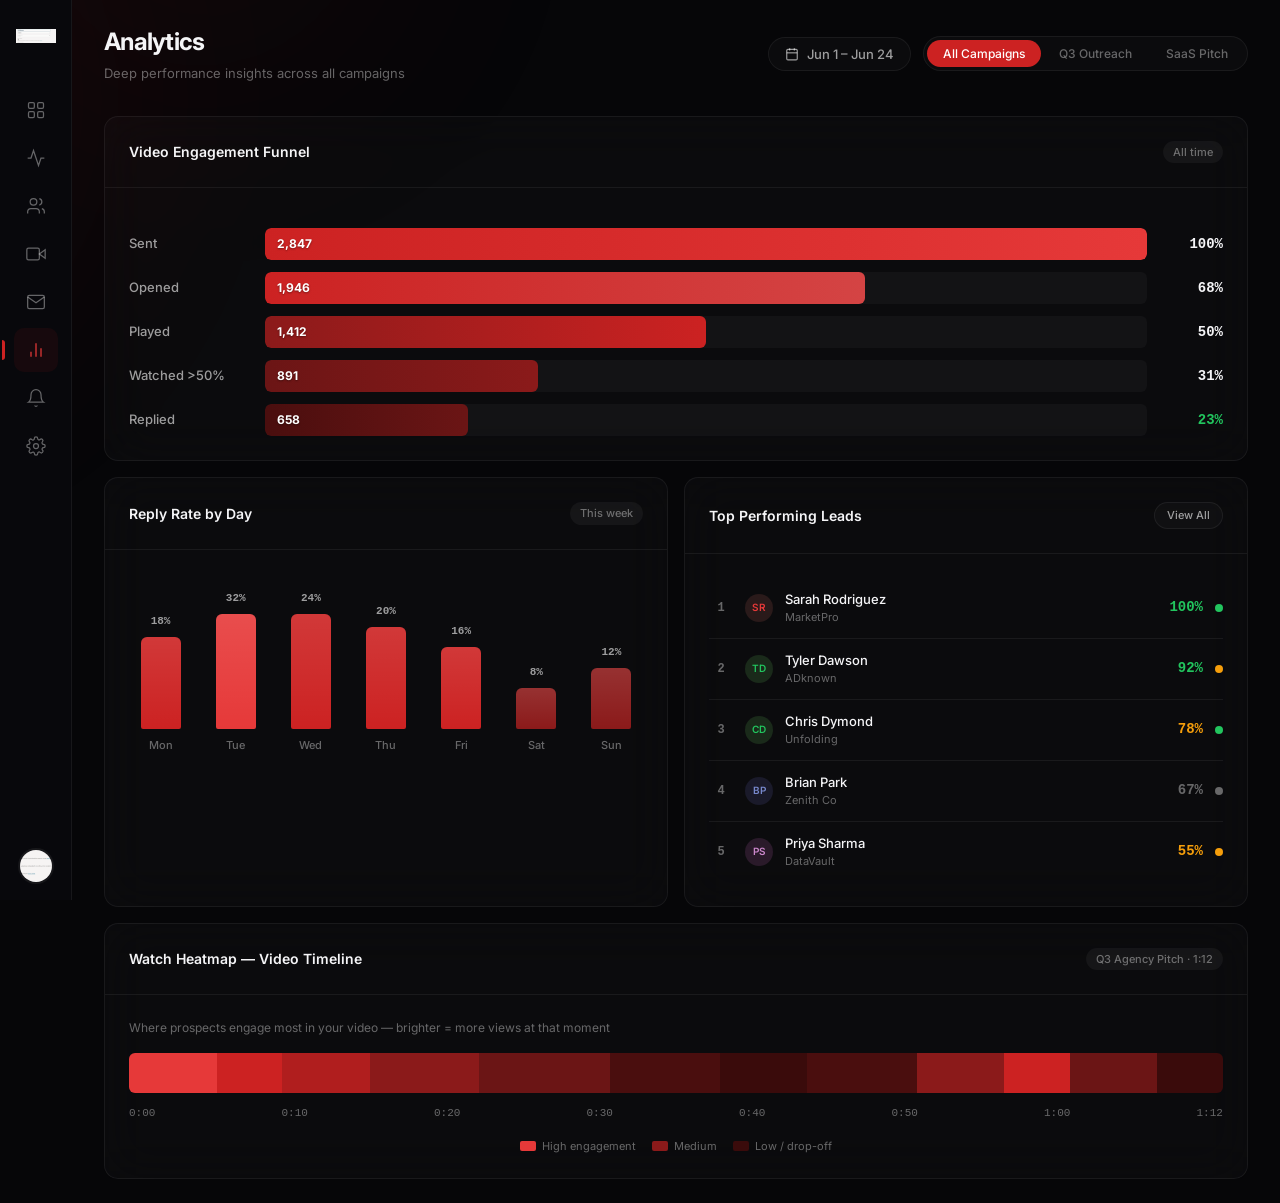
==== dashboard/analytics.html @ 3349cc26 "Initial commit of BlitzOutreach" ====
<!DOCTYPE html>
<html lang="en">
<head>
    <meta charset="UTF-8">
    <meta name="viewport" content="width=device-width, initial-scale=1.0">
    <title>Analytics — BlitzOutreach by Sherry Automates</title>
    <link rel="stylesheet" href="styles.css">
    <style>
        .analytics-grid {
            display: grid;
            grid-template-columns: 1fr 1fr;
            gap: var(--space-lg);
        }
        .analytics-full { grid-column: span 2; }

        /* Funnel */
        .funnel { padding: var(--space-xl); }
        .funnel-stages {
            display: flex;
            flex-direction: column;
            gap: var(--space-md);
            margin-top: var(--space-lg);
        }
        .funnel-stage {
            display: flex;
            align-items: center;
            gap: var(--space-lg);
        }
        .funnel-label {
            width: 120px;
            font-size: 0.8125rem;
            font-weight: 500;
            color: var(--text-secondary);
            flex-shrink: 0;
        }
        .funnel-bar-track {
            flex: 1;
            height: 32px;
            background: rgba(255,255,255,0.03);
            border-radius: var(--radius-sm);
            overflow: hidden;
            position: relative;
        }
        .funnel-bar-fill {
            height: 100%;
            border-radius: var(--radius-sm);
            display: flex;
            align-items: center;
            padding-left: var(--space-md);
            transition: width 800ms var(--ease-spring);
        }
        .funnel-bar-count {
            font-size: 0.75rem;
            font-weight: 700;
            color: #fff;
            text-shadow: 0 1px 2px rgba(0,0,0,0.4);
        }
        .funnel-pct {
            width: 60px;
            text-align: right;
            font-size: 0.875rem;
            font-weight: 700;
            color: var(--text-primary);
            font-family: var(--font-mono);
            flex-shrink: 0;
        }

        /* Bar Chart */
        .bar-chart {
            display: flex;
            align-items: flex-end;
            gap: var(--space-md);
            height: 180px;
            padding-top: var(--space-lg);
        }
        .bar-col {
            flex: 1;
            display: flex;
            flex-direction: column;
            align-items: center;
            gap: var(--space-sm);
            height: 100%;
            justify-content: flex-end;
        }
        .bar-value {
            font-size: 0.6875rem;
            font-weight: 600;
            color: var(--text-secondary);
            font-family: var(--font-mono);
        }
        .bar-rect {
            width: 100%;
            max-width: 40px;
            border-radius: var(--radius-sm) var(--radius-sm) 2px 2px;
            background: var(--brand-primary);
            transition: height 600ms var(--ease-spring);
            position: relative;
        }
        .bar-rect::after {
            content: '';
            position: absolute;
            inset: 0;
            border-radius: inherit;
            background: linear-gradient(to top, transparent, rgba(255,255,255,0.1));
        }
        .bar-day {
            font-size: 0.6875rem;
            color: var(--text-muted);
            font-weight: 500;
        }

        /* Top Leads Table */
        .top-leads-row {
            display: flex;
            align-items: center;
            gap: var(--space-md);
            padding: var(--space-md) 0;
            border-bottom: 1px solid var(--border-subtle);
        }
        .top-leads-row:last-child { border-bottom: none; }
        .top-lead-rank {
            font-size: 0.75rem;
            font-weight: 700;
            color: var(--text-muted);
            width: 24px;
            text-align: center;
            font-family: var(--font-mono);
        }
        .top-lead-av {
            width: 28px; height: 28px;
            border-radius: 50%;
            display: flex;
            align-items: center;
            justify-content: center;
            font-size: 0.625rem;
            font-weight: 600;
            flex-shrink: 0;
        }
        .top-lead-name-col { flex: 1; min-width: 0; }
        .top-lead-n { font-size: 0.8125rem; font-weight: 500; color: var(--text-primary); }
        .top-lead-c { font-size: 0.6875rem; color: var(--text-muted); }
        .top-lead-watch {
            font-size: 0.875rem;
            font-weight: 700;
            font-family: var(--font-mono);
        }
        .top-lead-dot {
            width: 8px; height: 8px;
            border-radius: 50%;
            flex-shrink: 0;
        }

        /* Heatmap */
        .heatmap-container {
            padding: var(--space-xl);
        }
        .heatmap-bar {
            display: flex;
            height: 40px;
            border-radius: var(--radius-sm);
            overflow: hidden;
            margin: var(--space-lg) 0 var(--space-md);
        }
        .heatmap-segment {
            height: 100%;
            transition: width 600ms var(--ease-spring);
        }
        .heatmap-labels {
            display: flex;
            justify-content: space-between;
        }
        .heatmap-label {
            font-size: 0.6875rem;
            color: var(--text-muted);
            font-family: var(--font-mono);
        }
        .heatmap-legend {
            display: flex;
            align-items: center;
            gap: var(--space-lg);
            margin-top: var(--space-lg);
            justify-content: center;
        }
        .heatmap-legend-item {
            display: flex;
            align-items: center;
            gap: 6px;
            font-size: 0.6875rem;
            color: var(--text-muted);
        }
        .heatmap-legend-swatch {
            width: 16px; height: 10px;
            border-radius: 2px;
        }

        @media (max-width: 1024px) {
            .analytics-grid { grid-template-columns: 1fr; }
            .analytics-full { grid-column: span 1; }
        }
    </style>
</head>
<body>
    <div class="bg-glow"><div class="bg-glow-orb bg-glow-orb-1"></div><div class="bg-glow-orb bg-glow-orb-2"></div></div>
    <div class="app-shell">
        <aside class="sidebar">
            <div class="sidebar-logo"><img src="../assets/logo_sa.png" alt="SA"></div>
            <nav class="sidebar-nav">
                <a href="index.html" class="nav-item" title="Dashboard"><svg viewBox="0 0 24 24" fill="none" stroke="currentColor"><rect x="3" y="3" width="7" height="7" rx="1.5"/><rect x="14" y="3" width="7" height="7" rx="1.5"/><rect x="3" y="14" width="7" height="7" rx="1.5"/><rect x="14" y="14" width="7" height="7" rx="1.5"/></svg></a>
                <a href="campaigns.html" class="nav-item" title="Campaigns"><svg viewBox="0 0 24 24" fill="none" stroke="currentColor"><path d="M22 12h-4l-3 9L9 3l-3 9H2"/></svg></a>
                <a href="leads.html" class="nav-item" title="Leads"><svg viewBox="0 0 24 24" fill="none" stroke="currentColor"><path d="M16 21v-2a4 4 0 0 0-4-4H6a4 4 0 0 0-4 4v2"/><circle cx="9" cy="7" r="4"/><path d="M22 21v-2a4 4 0 0 0-3-3.87"/><path d="M16 3.13a4 4 0 0 1 0 7.75"/></svg></a>
                <a href="videos.html" class="nav-item" title="Videos"><svg viewBox="0 0 24 24" fill="none" stroke="currentColor"><polygon points="23 7 16 12 23 17 23 7"/><rect x="1" y="5" width="15" height="14" rx="2" ry="2"/></svg></a>
                <a href="email.html" class="nav-item" title="Email Outreach">
                    <svg viewBox="0 0 24 24" fill="none" stroke="currentColor"><path d="M4 4h16c1.1 0 2 .9 2 2v12c0 1.1-.9 2-2 2H4c-1.1 0-2-.9-2-2V6c0-1.1.9-2 2-2z"/><polyline points="22,6 12,13 2,6"/></svg>
                </a>
                <a href="analytics.html" class="nav-item active" title="Analytics"><svg viewBox="0 0 24 24" fill="none" stroke="currentColor"><line x1="18" y1="20" x2="18" y2="10"/><line x1="12" y1="20" x2="12" y2="4"/><line x1="6" y1="20" x2="6" y2="14"/></svg></a>
                <a href="engagement.html" class="nav-item" title="Engagement"><svg viewBox="0 0 24 24" fill="none" stroke="currentColor"><path d="M18 8A6 6 0 0 0 6 8c0 7-3 9-3 9h18s-3-2-3-9"/><path d="M13.73 21a2 2 0 0 1-3.46 0"/></svg></a>
                <a href="#" class="nav-item" title="Settings"><svg viewBox="0 0 24 24" fill="none" stroke="currentColor"><circle cx="12" cy="12" r="3"/><path d="M19.4 15a1.65 1.65 0 0 0 .33 1.82l.06.06a2 2 0 0 1-2.83 2.83l-.06-.06a1.65 1.65 0 0 0-1.82-.33 1.65 1.65 0 0 0-1 1.51V21a2 2 0 0 1-4 0v-.09A1.65 1.65 0 0 0 9 19.4a1.65 1.65 0 0 0-1.82.33l-.06.06a2 2 0 0 1-2.83-2.83l.06-.06A1.65 1.65 0 0 0 4.68 15a1.65 1.65 0 0 0-1.51-1H3a2 2 0 0 1 0-4h.09A1.65 1.65 0 0 0 4.6 9a1.65 1.65 0 0 0-.33-1.82l-.06-.06a2 2 0 0 1 2.83-2.83l.06.06A1.65 1.65 0 0 0 9 4.68a1.65 1.65 0 0 0 1-1.51V3a2 2 0 0 1 4 0v.09a1.65 1.65 0 0 0 1 1.51 1.65 1.65 0 0 0 1.82-.33l.06-.06a2 2 0 0 1 2.83 2.83l-.06.06A1.65 1.65 0 0 0 19.4 9a1.65 1.65 0 0 0 1.51 1H21a2 2 0 0 1 0 4h-.09a1.65 1.65 0 0 0-1.51 1z"/></svg></a>
            </nav>
            <div class="sidebar-footer"><div class="sidebar-avatar"><img src="../assets/profile_photo.png" alt="Sheharyar"></div></div>
        </aside>

        <main class="main-content">
            <div class="top-bar animate-in">
                <div class="top-bar-left">
                    <h1 class="page-title">Analytics</h1>
                    <p class="page-subtitle">Deep performance insights across all campaigns</p>
                </div>
                <div class="top-bar-right">
                    <button class="btn btn-secondary">
                        <svg viewBox="0 0 24 24" fill="none" stroke="currentColor" width="14" height="14" stroke-width="2"><rect x="3" y="4" width="18" height="18" rx="2"/><line x1="16" y1="2" x2="16" y2="6"/><line x1="8" y1="2" x2="8" y2="6"/><line x1="3" y1="10" x2="21" y2="10"/></svg>
                        Jun 1 – Jun 24
                    </button>
                    <div class="tab-nav">
                        <button class="tab-item active">All Campaigns</button>
                        <button class="tab-item">Q3 Outreach</button>
                        <button class="tab-item">SaaS Pitch</button>
                    </div>
                </div>
            </div>

            <div class="analytics-grid">
                <!-- Funnel (Full Width) -->
                <div class="card analytics-full animate-in">
                    <div class="card-header">
                        <span class="card-title">Video Engagement Funnel</span>
                        <span class="card-badge">All time</span>
                    </div>
                    <div class="funnel">
                        <div class="funnel-stages">
                            <div class="funnel-stage">
                                <span class="funnel-label">Sent</span>
                                <div class="funnel-bar-track">
                                    <div class="funnel-bar-fill" style="width: 100%; background: linear-gradient(90deg, var(--brand-primary), var(--brand-primary-light));">
                                        <span class="funnel-bar-count">2,847</span>
                                    </div>
                                </div>
                                <span class="funnel-pct">100%</span>
                            </div>
                            <div class="funnel-stage">
                                <span class="funnel-label">Opened</span>
                                <div class="funnel-bar-track">
                                    <div class="funnel-bar-fill" style="width: 68%; background: linear-gradient(90deg, var(--brand-primary), #D44444);">
                                        <span class="funnel-bar-count">1,946</span>
                                    </div>
                                </div>
                                <span class="funnel-pct">68%</span>
                            </div>
                            <div class="funnel-stage">
                                <span class="funnel-label">Played</span>
                                <div class="funnel-bar-track">
                                    <div class="funnel-bar-fill" style="width: 50%; background: linear-gradient(90deg, var(--brand-primary-dark), var(--brand-primary));">
                                        <span class="funnel-bar-count">1,412</span>
                                    </div>
                                </div>
                                <span class="funnel-pct">50%</span>
                            </div>
                            <div class="funnel-stage">
                                <span class="funnel-label">Watched &gt;50%</span>
                                <div class="funnel-bar-track">
                                    <div class="funnel-bar-fill" style="width: 31%; background: linear-gradient(90deg, #6B1515, var(--brand-primary-dark));">
                                        <span class="funnel-bar-count">891</span>
                                    </div>
                                </div>
                                <span class="funnel-pct">31%</span>
                            </div>
                            <div class="funnel-stage">
                                <span class="funnel-label">Replied</span>
                                <div class="funnel-bar-track">
                                    <div class="funnel-bar-fill" style="width: 23%; background: linear-gradient(90deg, #4A0E0E, #6B1515);">
                                        <span class="funnel-bar-count">658</span>
                                    </div>
                                </div>
                                <span class="funnel-pct" style="color: var(--color-success);">23%</span>
                            </div>
                        </div>
                    </div>
                </div>

                <!-- Reply Rate by Day -->
                <div class="card animate-in">
                    <div class="card-header">
                        <span class="card-title">Reply Rate by Day</span>
                        <span class="card-badge">This week</span>
                    </div>
                    <div class="card-body">
                        <div class="bar-chart">
                            <div class="bar-col"><span class="bar-value">18%</span><div class="bar-rect" style="height: 56%;"></div><span class="bar-day">Mon</span></div>
                            <div class="bar-col"><span class="bar-value">32%</span><div class="bar-rect" style="height: 100%; background: var(--brand-primary-light);"></div><span class="bar-day">Tue</span></div>
                            <div class="bar-col"><span class="bar-value">24%</span><div class="bar-rect" style="height: 75%;"></div><span class="bar-day">Wed</span></div>
                            <div class="bar-col"><span class="bar-value">20%</span><div class="bar-rect" style="height: 62%;"></div><span class="bar-day">Thu</span></div>
                            <div class="bar-col"><span class="bar-value">16%</span><div class="bar-rect" style="height: 50%;"></div><span class="bar-day">Fri</span></div>
                            <div class="bar-col"><span class="bar-value">8%</span><div class="bar-rect" style="height: 25%; background: var(--brand-primary-dark);"></div><span class="bar-day">Sat</span></div>
                            <div class="bar-col"><span class="bar-value">12%</span><div class="bar-rect" style="height: 37%; background: var(--brand-primary-dark);"></div><span class="bar-day">Sun</span></div>
                        </div>
                    </div>
                </div>

                <!-- Top Performing Leads -->
                <div class="card animate-in">
                    <div class="card-header">
                        <span class="card-title">Top Performing Leads</span>
                        <a href="leads.html" class="btn btn-secondary" style="font-size: 0.6875rem; padding: 4px 12px;">View All</a>
                    </div>
                    <div class="card-body" id="top-leads-container">
                        <div class="top-leads-row">
                            <span class="top-lead-rank">1</span>
                            <div class="top-lead-av" style="background: #2a1a1a; color: #E63939;">SR</div>
                            <div class="top-lead-name-col"><div class="top-lead-n">Sarah Rodriguez</div><div class="top-lead-c">MarketPro</div></div>
                            <span class="top-lead-watch" style="color: var(--color-success);">100%</span>
                            <div class="top-lead-dot" style="background: var(--color-success);" title="Booked"></div>
                        </div>
                        <div class="top-leads-row">
                            <span class="top-lead-rank">2</span>
                            <div class="top-lead-av" style="background: #1a2a1a; color: #22C55E;">TD</div>
                            <div class="top-lead-name-col"><div class="top-lead-n">Tyler Dawson</div><div class="top-lead-c">ADknown</div></div>
                            <span class="top-lead-watch" style="color: var(--color-success);">92%</span>
                            <div class="top-lead-dot" style="background: var(--color-warning);" title="Viewed"></div>
                        </div>
                        <div class="top-leads-row">
                            <span class="top-lead-rank">3</span>
                            <div class="top-lead-av" style="background: #1a2a1a; color: #22C55E;">CD</div>
                            <div class="top-lead-name-col"><div class="top-lead-n">Chris Dymond</div><div class="top-lead-c">Unfolding</div></div>
                            <span class="top-lead-watch" style="color: var(--color-warning);">78%</span>
                            <div class="top-lead-dot" style="background: var(--color-success);" title="Replied"></div>
                        </div>
                        <div class="top-leads-row">
                            <span class="top-lead-rank">4</span>
                            <div class="top-lead-av" style="background: #1a1a2a; color: #7788CC;">BP</div>
                            <div class="top-lead-name-col"><div class="top-lead-n">Brian Park</div><div class="top-lead-c">Zenith Co</div></div>
                            <span class="top-lead-watch" style="color: var(--text-muted);">67%</span>
                            <div class="top-lead-dot" style="background: var(--text-muted);" title="No reply"></div>
                        </div>
                        <div class="top-leads-row">
                            <span class="top-lead-rank">5</span>
                            <div class="top-lead-av" style="background: #2a1a2a; color: #CC88CC;">PS</div>
                            <div class="top-lead-name-col"><div class="top-lead-n">Priya Sharma</div><div class="top-lead-c">DataVault</div></div>
                            <span class="top-lead-watch" style="color: var(--color-warning);">55%</span>
                            <div class="top-lead-dot" style="background: var(--color-warning);" title="Viewed"></div>
                        </div>
                    </div>
                </div>
 
                <!-- Watch Heatmap (Full Width) -->
                <div class="card analytics-full animate-in">
                    <div class="card-header">
                        <span class="card-title">Watch Heatmap — Video Timeline</span>
                        <span class="card-badge">Q3 Agency Pitch · 1:12</span>
                    </div>
                    <div class="heatmap-container">
                        <p style="font-size: 0.75rem; color: var(--text-muted); margin-bottom: var(--space-sm);">Where prospects engage most in your video — brighter = more views at that moment</p>
                        <div class="heatmap-bar">
                            <div class="heatmap-segment" style="width: 8%; background: #E63939;"></div>
                            <div class="heatmap-segment" style="width: 6%; background: #CC2222;"></div>
                            <div class="heatmap-segment" style="width: 8%; background: #B01E1E;"></div>
                            <div class="heatmap-segment" style="width: 10%; background: #8B1A1A;"></div>
                            <div class="heatmap-segment" style="width: 12%; background: #6B1515;"></div>
                            <div class="heatmap-segment" style="width: 10%; background: #4A0E0E;"></div>
                            <div class="heatmap-segment" style="width: 8%; background: #3A0B0B;"></div>
                            <div class="heatmap-segment" style="width: 10%; background: #4A0E0E;"></div>
                            <div class="heatmap-segment" style="width: 8%; background: #8B1A1A;"></div>
                            <div class="heatmap-segment" style="width: 6%; background: #CC2222;"></div>
                            <div class="heatmap-segment" style="width: 8%; background: #6B1515;"></div>
                            <div class="heatmap-segment" style="width: 6%; background: #3A0B0B;"></div>
                        </div>
                        <div class="heatmap-labels">
                            <span class="heatmap-label">0:00</span>
                            <span class="heatmap-label">0:10</span>
                            <span class="heatmap-label">0:20</span>
                            <span class="heatmap-label">0:30</span>
                            <span class="heatmap-label">0:40</span>
                            <span class="heatmap-label">0:50</span>
                            <span class="heatmap-label">1:00</span>
                            <span class="heatmap-label">1:12</span>
                        </div>
                        <div class="heatmap-legend">
                            <div class="heatmap-legend-item"><div class="heatmap-legend-swatch" style="background: #E63939;"></div>High engagement</div>
                            <div class="heatmap-legend-item"><div class="heatmap-legend-swatch" style="background: #8B1A1A;"></div>Medium</div>
                            <div class="heatmap-legend-item"><div class="heatmap-legend-swatch" style="background: #3A0B0B;"></div>Low / drop-off</div>
                        </div>
                    </div>
                </div>
            </div>
        </main>
    </div>

    <script>
        function getInitials(name) {
            return name.split(' ').map(n => n[0]).join('').substring(0, 2).toUpperCase();
        }

        function getAvatarColor(name) {
            const colors = ['#1a3a2a', '#2a1a1a', '#1a1a2a', '#2a2a1a', '#1a2a2a', '#2a1a2a'];
            const textColors = ['#22C55E', '#E63939', '#8B8BCC', '#F59E0B', '#22D3EE', '#CC88CC'];
            let hash = 0;
            for (let i = 0; i < name.length; i++) {
                hash = name.charCodeAt(i) + ((hash << 5) - hash);
            }
            const index = Math.abs(hash) % colors.length;
            return { bg: colors[index], text: textColors[index] };
        }

        async function updateAnalytics() {
            try {
                // Fetch leads list
                const res = await fetch('/api/leads');
                const leads = await res.json();
                
                // Fetch events
                const eventsRes = await fetch('/api/events');
                const events = await eventsRes.json();
                
                // 1. Calculate funnel metrics
                const totalSent = leads.length;
                const opened = leads.filter(l => l.status === 'Viewed' || l.status === 'Replied' || l.status === 'Booked').length;
                const played = leads.filter(l => l.watch_percent !== '-').length;
                const watched50 = leads.filter(l => {
                    if (l.watch_percent === '-') return false;
                    const pct = parseInt(l.watch_percent);
                    return pct > 50;
                }).length;
                const replied = leads.filter(l => l.status === 'Replied' || l.status === 'Booked').length;
                
                // Update Funnel stages HTML
                const stages = document.querySelectorAll('.funnel-stage');
                if (stages.length >= 5 && totalSent > 0) {
                    stages[0].querySelector('.funnel-bar-fill').style.width = '100%';
                    stages[0].querySelector('.funnel-bar-count').textContent = totalSent;
                    stages[0].querySelector('.funnel-pct').textContent = '100%';
                    
                    const openPct = Math.round((opened / totalSent) * 100);
                    stages[1].querySelector('.funnel-bar-fill').style.width = `${openPct}%`;
                    stages[1].querySelector('.funnel-bar-count').textContent = opened;
                    stages[1].querySelector('.funnel-pct').textContent = `${openPct}%`;
                    
                    const playPct = Math.round((played / totalSent) * 100);
                    stages[2].querySelector('.funnel-bar-fill').style.width = `${playPct}%`;
                    stages[2].querySelector('.funnel-bar-count').textContent = played;
                    stages[2].querySelector('.funnel-pct').textContent = `${playPct}%`;
                    
                    const watchPctVal = Math.round((watched50 / totalSent) * 100);
                    stages[3].querySelector('.funnel-bar-fill').style.width = `${watchPctVal}%`;
                    stages[3].querySelector('.funnel-bar-count').textContent = watched50;
                    stages[3].querySelector('.funnel-pct').textContent = `${watchPctVal}%`;
                    
                    const replyPctVal = Math.round((replied / totalSent) * 100);
                    stages[4].querySelector('.funnel-bar-fill').style.width = `${replyPctVal}%`;
                    stages[4].querySelector('.funnel-bar-count').textContent = replied;
                    stages[4].querySelector('.funnel-pct').textContent = `${replyPctVal}%`;
                }
                
                // 2. Populate Top Performing Leads
                const topLeadsContainer = document.getElementById('top-leads-container');
                if (topLeadsContainer) {
                    const sorted = [...leads].sort((a, b) => {
                        const pctA = a.watch_percent === '-' ? 0 : parseInt(a.watch_percent);
                        const pctB = b.watch_percent === '-' ? 0 : parseInt(b.watch_percent);
                        return pctB - pctA;
                    }).slice(0, 5);
                    
                    topLeadsContainer.innerHTML = '';
                    sorted.forEach((lead, index) => {
                        const colors = getAvatarColor(lead.name);
                        const initials = getInitials(lead.name);
                        
                        let dotColor = 'var(--text-muted)';
                        if (lead.status === 'Booked') dotColor = 'var(--color-success)';
                        else if (lead.status === 'Replied') dotColor = 'var(--color-success)';
                        else if (lead.status === 'Viewed') dotColor = 'var(--color-warning)';
                        
                        const row = document.createElement('div');
                        row.className = 'top-leads-row';
                        row.innerHTML = `
                            <span class="top-lead-rank">${index + 1}</span>
                            <div class="top-lead-av" style="background: ${colors.bg}; color: ${colors.text};">${initials}</div>
                            <div class="top-lead-name-col">
                                <div class="top-lead-n">${lead.name}</div>
                                <div class="top-lead-c">${lead.company}</div>
                            </div>
                            <span class="top-lead-watch" style="color: var(--color-success);">${lead.watch_percent}</span>
                            <div class="top-lead-dot" style="background: ${dotColor};" title="${lead.status}"></div>
                        `;
                        topLeadsContainer.appendChild(row);
                    });
                }
                
                // 3. Compute Reply Rate by Day
                const dayCounts = [0, 0, 0, 0, 0, 0, 0]; // Sun-Sat
                let totalReplies = 0;
                events.forEach(ev => {
                    if (ev.event_type === 'replied' || ev.event_type === 'reply' || ev.event_type === 'booked') {
                        const dayIndex = new Date(ev.timestamp).getDay();
                        dayCounts[dayIndex]++;
                        totalReplies++;
                    }
                });
                
                const cols = document.querySelectorAll('.bar-chart .bar-col');
                if (cols.length === 7) {
                    const displayIndices = [1, 2, 3, 4, 5, 6, 0];
                    let maxCount = Math.max(...dayCounts, 1);
                    
                    displayIndices.forEach((dayIdx, i) => {
                        const count = dayCounts[dayIdx];
                        const pct = totalReplies > 0 ? Math.round((count / totalReplies) * 100) : 0;
                        const height = Math.max(Math.round((count / maxCount) * 80) + 20, 15);
                        
                        cols[i].querySelector('.bar-value').textContent = `${pct}%`;
                        cols[i].querySelector('.bar-rect').style.height = `${height}%`;
                    });
                }
            } catch (err) {
                console.error('Error updating analytics:', err);
            }
        }
        
        updateAnalytics();
        setInterval(updateAnalytics, 5000);
    </script>
</body>
</html>
---- dashboard/styles.css ----
/* ═══════════════════════════════════════════════════════════════
   BlitzOutreach — Design System
   Brand: Sherry Automates (Crimson Red + OLED Black)
   ═══════════════════════════════════════════════════════════════ */

/* ── Fonts ── */
@import url('https://fonts.googleapis.com/css2?family=Inter:wght@300;400;500;600;700;800&display=swap');

/* ── Design Tokens ── */
:root {
  /* Brand Colors */
  --brand-primary: #CC2222;
  --brand-primary-light: #E63939;
  --brand-primary-dark: #8B1A1A;
  --brand-primary-glow: rgba(204, 34, 34, 0.25);
  --brand-primary-subtle: rgba(204, 34, 34, 0.08);

  /* Surfaces */
  --bg-root: #060608;
  --bg-base: #0A0A0F;
  --bg-surface: rgba(255, 255, 255, 0.025);
  --bg-surface-hover: rgba(255, 255, 255, 0.045);
  --bg-surface-active: rgba(255, 255, 255, 0.06);
  --bg-elevated: rgba(255, 255, 255, 0.035);
  --bg-sidebar: #08080C;

  /* Borders */
  --border-subtle: rgba(255, 255, 255, 0.06);
  --border-default: rgba(255, 255, 255, 0.08);
  --border-strong: rgba(255, 255, 255, 0.12);
  --border-brand: rgba(204, 34, 34, 0.3);

  /* Text */
  --text-primary: #F5F5F7;
  --text-secondary: rgba(255, 255, 255, 0.6);
  --text-muted: rgba(255, 255, 255, 0.38);
  --text-brand: var(--brand-primary-light);

  /* Semantic */
  --color-success: #22C55E;
  --color-success-subtle: rgba(34, 197, 94, 0.12);
  --color-warning: #F59E0B;
  --color-warning-subtle: rgba(245, 158, 11, 0.12);
  --color-error: #EF4444;
  --color-info: #6B7280;

  /* Spacing */
  --space-xs: 4px;
  --space-sm: 8px;
  --space-md: 12px;
  --space-lg: 16px;
  --space-xl: 24px;
  --space-2xl: 32px;
  --space-3xl: 48px;
  --space-4xl: 64px;

  /* Radii */
  --radius-sm: 6px;
  --radius-md: 10px;
  --radius-lg: 14px;
  --radius-xl: 18px;
  --radius-pill: 9999px;

  /* Typography */
  --font-sans: 'Inter', -apple-system, BlinkMacSystemFont, system-ui, sans-serif;
  --font-mono: 'JetBrains Mono', 'SF Mono', 'Cascadia Code', monospace;

  /* Easing */
  --ease-out-expo: cubic-bezier(0.16, 1, 0.3, 1);
  --ease-out-quart: cubic-bezier(0.25, 1, 0.5, 1);
  --ease-spring: cubic-bezier(0.32, 0.72, 0, 1);

  /* Sidebar */
  --sidebar-width: 72px;
  --sidebar-expanded: 240px;
}

/* ── Reset ── */
*, *::before, *::after {
  margin: 0;
  padding: 0;
  box-sizing: border-box;
}

html {
  font-size: 16px;
  -webkit-font-smoothing: antialiased;
  -moz-osx-font-smoothing: grayscale;
  text-rendering: optimizeLegibility;
}

body {
  font-family: var(--font-sans);
  background: var(--bg-root);
  color: var(--text-primary);
  line-height: 1.5;
  overflow-x: hidden;
  min-height: 100vh;
}

/* ── App Shell ── */
.app-shell {
  display: flex;
  min-height: 100vh;
}

/* ── Sidebar ── */
.sidebar {
  width: var(--sidebar-width);
  background: var(--bg-sidebar);
  border-right: 1px solid var(--border-subtle);
  display: flex;
  flex-direction: column;
  align-items: center;
  padding: var(--space-lg) 0;
  position: fixed;
  top: 0;
  left: 0;
  bottom: 0;
  z-index: 100;
  transition: width 300ms var(--ease-spring);
}

.sidebar-logo {
  width: 40px;
  height: 40px;
  border-radius: var(--radius-md);
  overflow: hidden;
  margin-bottom: var(--space-2xl);
  /* Make logo bg transparent by using mix-blend-mode */
  background: transparent;
  display: flex;
  align-items: center;
  justify-content: center;
  flex-shrink: 0;
}

.sidebar-logo img {
  width: 100%;
  height: 100%;
  object-fit: contain;
  mix-blend-mode: screen; /* removes black bg from logo */
}

.sidebar-nav {
  display: flex;
  flex-direction: column;
  gap: var(--space-xs);
  width: 100%;
  padding: 0 var(--space-md);
  flex: 1;
}

.nav-item {
  display: flex;
  align-items: center;
  justify-content: center;
  width: 44px;
  height: 44px;
  margin: 0 auto;
  border-radius: var(--radius-md);
  color: var(--text-muted);
  cursor: pointer;
  transition: all 200ms var(--ease-out-expo);
  position: relative;
  text-decoration: none;
}

.nav-item:hover {
  background: var(--bg-surface-hover);
  color: var(--text-secondary);
}

.nav-item.active {
  background: var(--brand-primary-subtle);
  color: var(--brand-primary-light);
}

.nav-item.active::before {
  content: '';
  position: absolute;
  left: -12px;
  top: 50%;
  transform: translateY(-50%);
  width: 3px;
  height: 20px;
  background: var(--brand-primary);
  border-radius: 0 var(--radius-pill) var(--radius-pill) 0;
}

.nav-item svg {
  width: 20px;
  height: 20px;
  stroke-width: 1.5;
}

.sidebar-footer {
  margin-top: auto;
  padding: 0 var(--space-md);
}

.sidebar-avatar {
  width: 36px;
  height: 36px;
  border-radius: 50%;
  overflow: hidden;
  border: 2px solid var(--border-subtle);
  cursor: pointer;
  transition: border-color 200ms var(--ease-out-expo);
}

.sidebar-avatar:hover {
  border-color: var(--brand-primary);
}

.sidebar-avatar img {
  width: 100%;
  height: 100%;
  object-fit: cover;
}

/* ── Main Content ── */
.main-content {
  margin-left: var(--sidebar-width);
  flex: 1;
  padding: var(--space-xl) var(--space-2xl);
  max-width: calc(100vw - var(--sidebar-width));
}

/* ── Top Bar ── */
.top-bar {
  display: flex;
  align-items: center;
  justify-content: space-between;
  margin-bottom: var(--space-2xl);
}

.top-bar-left {
  display: flex;
  flex-direction: column;
  gap: var(--space-xs);
}

.page-title {
  font-size: 1.5rem;
  font-weight: 700;
  letter-spacing: -0.03em;
  color: var(--text-primary);
}

.page-subtitle {
  font-size: 0.8125rem;
  color: var(--text-muted);
  font-weight: 400;
}

.top-bar-right {
  display: flex;
  align-items: center;
  gap: var(--space-md);
}

/* ── Search ── */
.search-bar {
  display: flex;
  align-items: center;
  gap: var(--space-sm);
  background: var(--bg-surface);
  border: 1px solid var(--border-subtle);
  border-radius: var(--radius-pill);
  padding: var(--space-sm) var(--space-lg);
  width: 260px;
  transition: all 200ms var(--ease-out-expo);
}

.search-bar:focus-within {
  border-color: var(--border-brand);
  box-shadow: 0 0 0 3px var(--brand-primary-glow);
  background: var(--bg-surface-hover);
}

.search-bar input {
  background: transparent;
  border: none;
  outline: none;
  color: var(--text-primary);
  font-size: 0.8125rem;
  font-family: var(--font-sans);
  width: 100%;
}

.search-bar input::placeholder {
  color: var(--text-muted);
}

.search-bar svg {
  width: 16px;
  height: 16px;
  color: var(--text-muted);
  flex-shrink: 0;
}

/* ── Buttons ── */
.btn {
  display: inline-flex;
  align-items: center;
  gap: var(--space-sm);
  font-family: var(--font-sans);
  font-size: 0.8125rem;
  font-weight: 500;
  border: none;
  cursor: pointer;
  transition: all 160ms var(--ease-out-expo);
  text-decoration: none;
}

.btn:active {
  transform: scale(0.97);
}

.btn-primary {
  background: var(--brand-primary);
  color: #fff;
  padding: var(--space-sm) var(--space-lg);
  border-radius: var(--radius-pill);
}

.btn-primary:hover {
  background: var(--brand-primary-light);
  box-shadow: 0 4px 20px var(--brand-primary-glow);
}

.btn-secondary {
  background: var(--bg-surface);
  color: var(--text-secondary);
  padding: var(--space-sm) var(--space-lg);
  border-radius: var(--radius-pill);
  border: 1px solid var(--border-subtle);
}

.btn-secondary:hover {
  background: var(--bg-surface-hover);
  color: var(--text-primary);
  border-color: var(--border-default);
}

.btn-icon {
  width: 36px;
  height: 36px;
  border-radius: 50%;
  display: flex;
  align-items: center;
  justify-content: center;
  background: var(--bg-surface);
  border: 1px solid var(--border-subtle);
  color: var(--text-muted);
}

.btn-icon:hover {
  background: var(--bg-surface-hover);
  color: var(--text-primary);
}

.btn-icon svg {
  width: 16px;
  height: 16px;
}

/* ── Stat Cards ── */
.stats-grid {
  display: grid;
  grid-template-columns: repeat(4, 1fr);
  gap: var(--space-lg);
  margin-bottom: var(--space-xl);
}

.stat-card {
  background: var(--bg-surface);
  border: 1px solid var(--border-subtle);
  border-radius: var(--radius-lg);
  padding: var(--space-xl);
  position: relative;
  overflow: hidden;
  transition: all 300ms var(--ease-out-expo);
  backdrop-filter: blur(24px);
  -webkit-backdrop-filter: blur(24px);
}

.stat-card:hover {
  border-color: var(--border-default);
  background: var(--bg-surface-hover);
  transform: translateY(-2px);
}

.stat-card::before {
  content: '';
  position: absolute;
  top: 0;
  left: 0;
  right: 0;
  height: 1px;
  background: linear-gradient(90deg, transparent, rgba(255,255,255,0.06), transparent);
}

.stat-label {
  font-size: 0.75rem;
  color: var(--text-muted);
  font-weight: 500;
  text-transform: uppercase;
  letter-spacing: 0.06em;
  margin-bottom: var(--space-md);
}

.stat-value {
  font-size: 1.75rem;
  font-weight: 700;
  letter-spacing: -0.03em;
  color: var(--text-primary);
  margin-bottom: var(--space-sm);
}

.stat-trend {
  display: inline-flex;
  align-items: center;
  gap: 4px;
  font-size: 0.75rem;
  font-weight: 500;
  padding: 2px 8px;
  border-radius: var(--radius-pill);
}

.stat-trend.up {
  color: var(--color-success);
  background: var(--color-success-subtle);
}

.stat-trend.down {
  color: var(--color-error);
  background: rgba(239, 68, 68, 0.12);
}

.stat-sparkline {
  position: absolute;
  bottom: 0;
  right: 0;
  width: 120px;
  height: 50px;
  opacity: 0.15;
}

/* ── Cards (generic) ── */
.card {
  background: var(--bg-surface);
  border: 1px solid var(--border-subtle);
  border-radius: var(--radius-lg);
  overflow: hidden;
  backdrop-filter: blur(24px);
  -webkit-backdrop-filter: blur(24px);
}

.card-header {
  display: flex;
  align-items: center;
  justify-content: space-between;
  padding: var(--space-xl);
  border-bottom: 1px solid var(--border-subtle);
}

.card-title {
  font-size: 0.875rem;
  font-weight: 600;
  color: var(--text-primary);
}

.card-badge {
  font-size: 0.6875rem;
  font-weight: 500;
  padding: 3px 10px;
  border-radius: var(--radius-pill);
  background: var(--bg-surface-hover);
  color: var(--text-muted);
}

.card-body {
  padding: var(--space-xl);
}

/* ── Chart Area ── */
.chart-container {
  margin-bottom: var(--space-xl);
}

.chart-area {
  width: 100%;
  height: 240px;
  background: var(--bg-surface);
  border: 1px solid var(--border-subtle);
  border-radius: var(--radius-lg);
  position: relative;
  overflow: hidden;
  backdrop-filter: blur(24px);
}

.chart-header {
  display: flex;
  align-items: center;
  justify-content: space-between;
  padding: var(--space-xl) var(--space-xl) var(--space-lg);
}

.chart-canvas {
  width: 100%;
  height: 180px;
  padding: 0 var(--space-xl) var(--space-xl);
  position: relative;
}

/* SVG Chart Styles */
.chart-line {
  fill: none;
  stroke: var(--brand-primary);
  stroke-width: 2;
  stroke-linecap: round;
  stroke-linejoin: round;
}

.chart-area-fill {
  fill: url(#crimsonGradient);
  opacity: 0.3;
}

.chart-grid-line {
  stroke: var(--border-subtle);
  stroke-width: 0.5;
  stroke-dasharray: 4 4;
}

.chart-label {
  fill: var(--text-muted);
  font-size: 10px;
  font-family: var(--font-sans);
}

.chart-dot {
  fill: var(--brand-primary);
  stroke: var(--bg-base);
  stroke-width: 3;
}

/* ── Two-Column Layout ── */
.content-grid {
  display: grid;
  grid-template-columns: 1fr 1fr;
  gap: var(--space-lg);
}

/* ── Campaign List ── */
.campaign-item {
  display: flex;
  align-items: center;
  gap: var(--space-lg);
  padding: var(--space-lg) var(--space-xl);
  border-bottom: 1px solid var(--border-subtle);
  transition: background 150ms var(--ease-out-expo);
  cursor: pointer;
}

.campaign-item:last-child {
  border-bottom: none;
}

.campaign-item:hover {
  background: var(--bg-surface-hover);
}

.campaign-info {
  flex: 1;
  min-width: 0;
}

.campaign-name {
  font-size: 0.8125rem;
  font-weight: 500;
  color: var(--text-primary);
  white-space: nowrap;
  overflow: hidden;
  text-overflow: ellipsis;
}

.campaign-meta {
  font-size: 0.6875rem;
  color: var(--text-muted);
  margin-top: 2px;
}

.campaign-progress {
  width: 120px;
  flex-shrink: 0;
}

.progress-bar {
  width: 100%;
  height: 4px;
  background: rgba(255,255,255,0.06);
  border-radius: var(--radius-pill);
  overflow: hidden;
  margin-bottom: 4px;
}

.progress-fill {
  height: 100%;
  background: var(--brand-primary);
  border-radius: var(--radius-pill);
  transition: width 600ms var(--ease-spring);
}

.progress-label {
  font-size: 0.625rem;
  color: var(--text-muted);
  text-align: right;
}

/* ── Status Pills ── */
.status-pill {
  display: inline-flex;
  align-items: center;
  gap: 4px;
  font-size: 0.6875rem;
  font-weight: 500;
  padding: 3px 10px;
  border-radius: var(--radius-pill);
}

.status-active {
  color: var(--color-success);
  background: var(--color-success-subtle);
}

.status-active::before {
  content: '';
  width: 6px;
  height: 6px;
  border-radius: 50%;
  background: var(--color-success);
  animation: pulse-dot 2s ease-in-out infinite;
}

.status-paused {
  color: var(--color-warning);
  background: var(--color-warning-subtle);
}

.status-draft {
  color: var(--text-muted);
  background: rgba(255,255,255,0.05);
}

.status-viewed {
  color: var(--color-warning);
  background: var(--color-warning-subtle);
}

.status-replied {
  color: var(--color-success);
  background: var(--color-success-subtle);
}

.status-booked {
  color: var(--color-success);
  background: var(--color-success-subtle);
  box-shadow: 0 0 12px rgba(34, 197, 94, 0.15);
}

.status-sent {
  color: var(--brand-primary-light);
  background: var(--brand-primary-subtle);
}

.status-no-reply {
  color: var(--text-muted);
  background: rgba(255,255,255,0.04);
}

/* ── Activity Feed ── */
.activity-item {
  display: flex;
  align-items: flex-start;
  gap: var(--space-md);
  padding: var(--space-md) var(--space-xl);
  border-bottom: 1px solid var(--border-subtle);
  transition: background 150ms var(--ease-out-expo);
}

.activity-item:last-child {
  border-bottom: none;
}

.activity-item:hover {
  background: var(--bg-surface-hover);
}

.activity-avatar {
  width: 32px;
  height: 32px;
  border-radius: 50%;
  background: var(--bg-elevated);
  display: flex;
  align-items: center;
  justify-content: center;
  font-size: 0.75rem;
  font-weight: 600;
  color: var(--text-secondary);
  flex-shrink: 0;
  overflow: hidden;
}

.activity-content {
  flex: 1;
  min-width: 0;
}

.activity-text {
  font-size: 0.8125rem;
  color: var(--text-secondary);
  line-height: 1.4;
}

.activity-text strong {
  color: var(--text-primary);
  font-weight: 500;
}

.activity-text .highlight {
  color: var(--brand-primary-light);
  font-weight: 500;
}

.activity-time {
  font-size: 0.6875rem;
  color: var(--text-muted);
  margin-top: 2px;
}

.activity-badge {
  font-size: 0.625rem;
  padding: 2px 6px;
  border-radius: var(--radius-pill);
  flex-shrink: 0;
  margin-top: 2px;
}

/* ── Navigation Tabs ── */
.tab-nav {
  display: flex;
  gap: 2px;
  padding: 3px;
  background: var(--bg-surface);
  border-radius: var(--radius-pill);
  border: 1px solid var(--border-subtle);
  width: fit-content;
}

.tab-item {
  padding: 6px 16px;
  font-size: 0.75rem;
  font-weight: 500;
  color: var(--text-muted);
  border-radius: var(--radius-pill);
  cursor: pointer;
  transition: all 200ms var(--ease-out-expo);
  border: none;
  background: transparent;
  font-family: var(--font-sans);
}

.tab-item:hover {
  color: var(--text-secondary);
}

.tab-item.active {
  background: var(--brand-primary);
  color: #fff;
}

/* ── Animations ── */
@keyframes pulse-dot {
  0%, 100% { opacity: 1; }
  50% { opacity: 0.4; }
}

@keyframes fadeInUp {
  from {
    opacity: 0;
    transform: translateY(12px);
  }
  to {
    opacity: 1;
    transform: translateY(0);
  }
}

@keyframes fadeIn {
  from { opacity: 0; }
  to { opacity: 1; }
}

.animate-in {
  animation: fadeInUp 500ms var(--ease-out-expo) both;
}

.animate-in:nth-child(1) { animation-delay: 0ms; }
.animate-in:nth-child(2) { animation-delay: 60ms; }
.animate-in:nth-child(3) { animation-delay: 120ms; }
.animate-in:nth-child(4) { animation-delay: 180ms; }
.animate-in:nth-child(5) { animation-delay: 240ms; }

/* ── Background Glow ── */
.bg-glow {
  position: fixed;
  pointer-events: none;
  z-index: 0;
}

.bg-glow-orb {
  position: absolute;
  border-radius: 50%;
  filter: blur(120px);
  opacity: 0.08;
}

.bg-glow-orb-1 {
  width: 600px;
  height: 600px;
  background: var(--brand-primary);
  top: -200px;
  right: -100px;
}

.bg-glow-orb-2 {
  width: 400px;
  height: 400px;
  background: var(--brand-primary-dark);
  bottom: -100px;
  left: 30%;
}

/* ── Responsive ── */
@media (max-width: 1024px) {
  .stats-grid {
    grid-template-columns: repeat(2, 1fr);
  }
  .content-grid {
    grid-template-columns: 1fr;
  }
}

@media (max-width: 768px) {
  .sidebar {
    width: 100%;
    height: auto;
    position: fixed;
    bottom: 0;
    top: auto;
    left: 0;
    right: 0;
    flex-direction: row;
    padding: var(--space-sm) var(--space-lg);
    border-right: none;
    border-top: 1px solid var(--border-subtle);
    z-index: 200;
  }
  .sidebar-logo { display: none; }
  .sidebar-nav {
    flex-direction: row;
    justify-content: center;
    gap: var(--space-sm);
    padding: 0;
  }
  .nav-item.active::before { display: none; }
  .sidebar-footer { display: none; }
  .main-content {
    margin-left: 0;
    padding: var(--space-lg);
    padding-bottom: 80px;
    max-width: 100vw;
  }
  .stats-grid {
    grid-template-columns: 1fr 1fr;
  }
  .top-bar {
    flex-direction: column;
    align-items: flex-start;
    gap: var(--space-md);
  }
  .search-bar { width: 100%; }
}

@media (max-width: 480px) {
  .stats-grid { grid-template-columns: 1fr; }
}

/* ── Reduced Motion ── */
@media (prefers-reduced-motion: reduce) {
  *, *::before, *::after {
    animation-duration: 0.01ms !important;
    animation-iteration-count: 1 !important;
    transition-duration: 0.01ms !important;
  }
}

/* ── Scrollbar ── */
::-webkit-scrollbar {
  width: 6px;
}

::-webkit-scrollbar-track {
  background: transparent;
}

::-webkit-scrollbar-thumb {
  background: rgba(255,255,255,0.1);
  border-radius: var(--radius-pill);
}

::-webkit-scrollbar-thumb:hover {
  background: rgba(255,255,255,0.18);
}
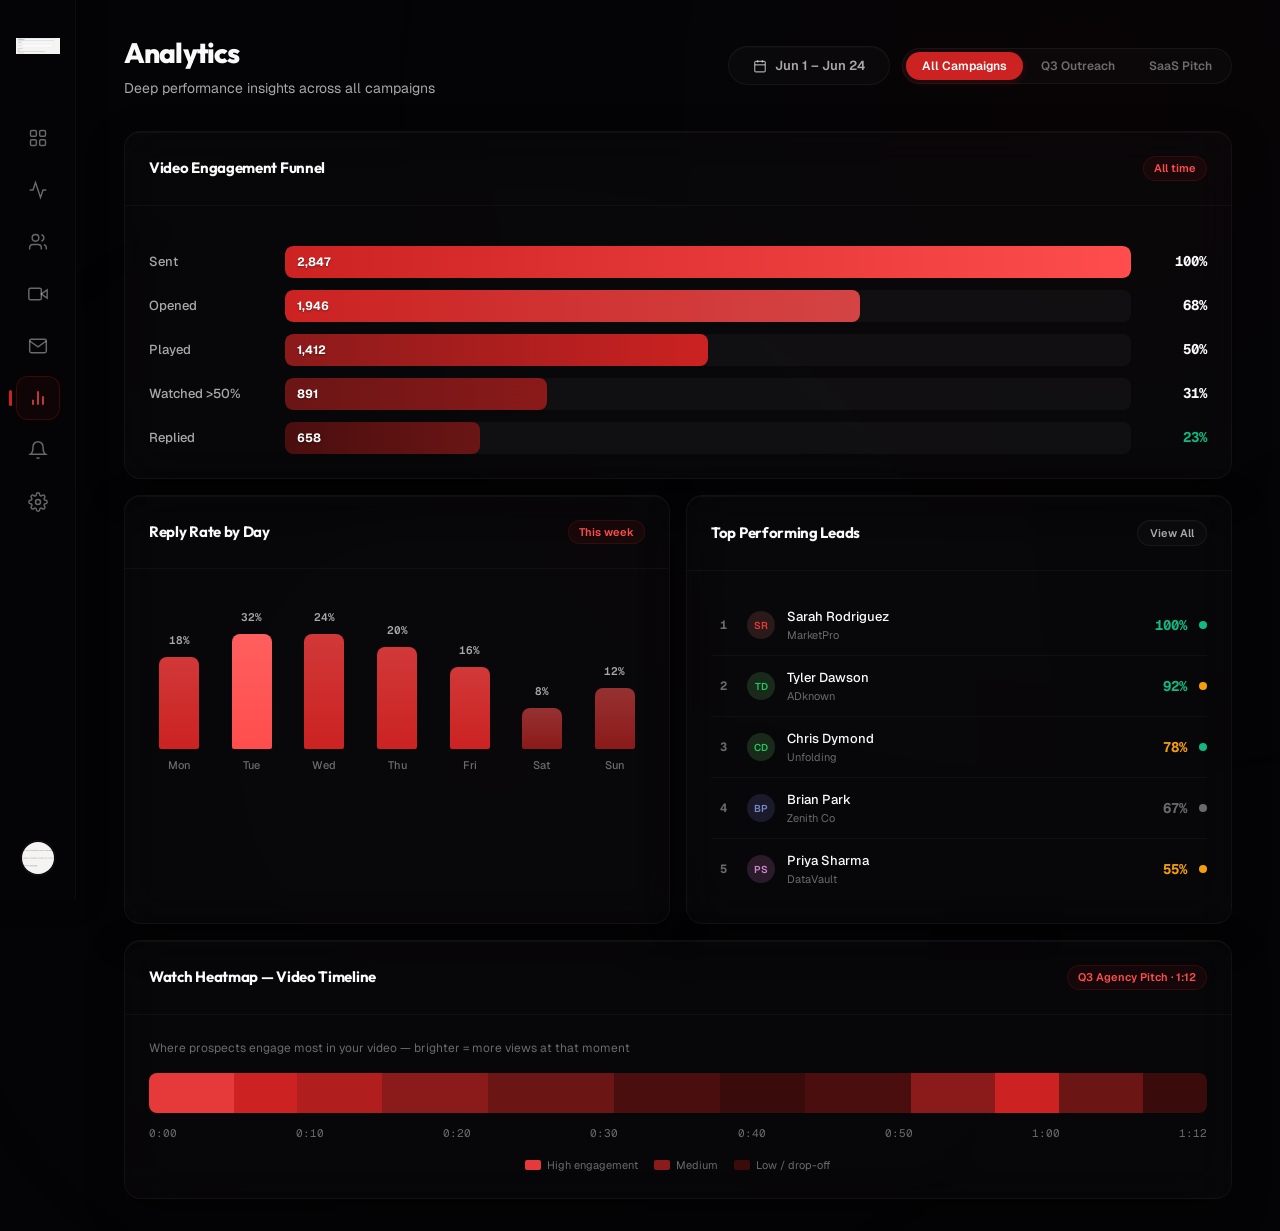
==== commit 4ce68625: "design: overhaul dashboard pages and central stylesheet to match Crimson Outbound Console Option 1" ====
--- a/dashboard/analytics.html
+++ b/dashboard/analytics.html
@@ -4,7 +4,7 @@
     <meta charset="UTF-8">
     <meta name="viewport" content="width=device-width, initial-scale=1.0">
     <title>Analytics — BlitzOutreach by Sherry Automates</title>
-    <link rel="stylesheet" href="styles.css">
+    <link rel="stylesheet" href="styles.css?v=2.1">
     <style>
         .analytics-grid {
             display: grid;
--- a/dashboard/styles.css
+++ b/dashboard/styles.css
@@ -1,46 +1,46 @@
 /* ═══════════════════════════════════════════════════════════════
-   BlitzOutreach — Design System
-   Brand: Sherry Automates (Crimson Red + OLED Black)
+   BlitzOutreach — Premium Crimson Outbound Console Design System
+   Aesthetic: OLED Black, Glassmorphism, Crimson Red Accent (#CC2222)
    ═══════════════════════════════════════════════════════════════ */
 
-/* ── Fonts ── */
-@import url('https://fonts.googleapis.com/css2?family=Inter:wght@300;400;500;600;700;800&display=swap');
+/* ── Fonts & Imports ── */
+@import url('https://fonts.googleapis.com/css2?family=Geist+Mono:wght@300;400;500;600;700&family=Geist:wght@300;400;500;600;700;800&family=Outfit:wght@300;400;500;600;700;800&display=swap');
 
 /* ── Design Tokens ── */
 :root {
   /* Brand Colors */
   --brand-primary: #CC2222;
-  --brand-primary-light: #E63939;
+  --brand-primary-light: #FF4D4D;
   --brand-primary-dark: #8B1A1A;
-  --brand-primary-glow: rgba(204, 34, 34, 0.25);
-  --brand-primary-subtle: rgba(204, 34, 34, 0.08);
-
-  /* Surfaces */
-  --bg-root: #060608;
-  --bg-base: #0A0A0F;
-  --bg-surface: rgba(255, 255, 255, 0.025);
-  --bg-surface-hover: rgba(255, 255, 255, 0.045);
-  --bg-surface-active: rgba(255, 255, 255, 0.06);
-  --bg-elevated: rgba(255, 255, 255, 0.035);
-  --bg-sidebar: #08080C;
+  --brand-primary-glow: rgba(204, 34, 34, 0.2);
+  --brand-primary-subtle: rgba(204, 34, 34, 0.06);
+
+  /* Surfaces (True OLED theme) */
+  --bg-root: #040406;
+  --bg-base: #060609;
+  --bg-sidebar: #040406;
+  --bg-surface: rgba(255, 255, 255, 0.015);
+  --bg-surface-hover: rgba(255, 255, 255, 0.035);
+  --bg-surface-active: rgba(255, 255, 255, 0.05);
+  --bg-elevated: rgba(255, 255, 255, 0.03);
 
   /* Borders */
-  --border-subtle: rgba(255, 255, 255, 0.06);
-  --border-default: rgba(255, 255, 255, 0.08);
-  --border-strong: rgba(255, 255, 255, 0.12);
-  --border-brand: rgba(204, 34, 34, 0.3);
+  --border-subtle: rgba(255, 255, 255, 0.035);
+  --border-default: rgba(255, 255, 255, 0.05);
+  --border-strong: rgba(255, 255, 255, 0.08);
+  --border-brand: rgba(204, 34, 34, 0.2);
 
   /* Text */
-  --text-primary: #F5F5F7;
-  --text-secondary: rgba(255, 255, 255, 0.6);
-  --text-muted: rgba(255, 255, 255, 0.38);
+  --text-primary: #FAFAFA;
+  --text-secondary: rgba(255, 255, 255, 0.65);
+  --text-muted: rgba(255, 255, 255, 0.4);
   --text-brand: var(--brand-primary-light);
 
-  /* Semantic */
-  --color-success: #22C55E;
-  --color-success-subtle: rgba(34, 197, 94, 0.12);
+  /* Semantic status styling */
+  --color-success: #10B981;
+  --color-success-subtle: rgba(16, 185, 129, 0.08);
   --color-warning: #F59E0B;
-  --color-warning-subtle: rgba(245, 158, 11, 0.12);
+  --color-warning-subtle: rgba(245, 158, 11, 0.08);
   --color-error: #EF4444;
   --color-info: #6B7280;
 
@@ -55,27 +55,25 @@
   --space-4xl: 64px;
 
   /* Radii */
-  --radius-sm: 6px;
-  --radius-md: 10px;
-  --radius-lg: 14px;
-  --radius-xl: 18px;
+  --radius-sm: 8px;
+  --radius-md: 12px;
+  --radius-lg: 16px;
+  --radius-xl: 24px;
   --radius-pill: 9999px;
 
   /* Typography */
-  --font-sans: 'Inter', -apple-system, BlinkMacSystemFont, system-ui, sans-serif;
-  --font-mono: 'JetBrains Mono', 'SF Mono', 'Cascadia Code', monospace;
-
-  /* Easing */
+  --font-sans: 'Geist', -apple-system, BlinkMacSystemFont, system-ui, sans-serif;
+  --font-mono: 'Geist Mono', 'JetBrains Mono', monospace;
+  --font-display: 'Outfit', 'Geist', sans-serif;
+
+  /* Animations Easing (Emil Kowalski Polish) */
   --ease-out-expo: cubic-bezier(0.16, 1, 0.3, 1);
   --ease-out-quart: cubic-bezier(0.25, 1, 0.5, 1);
   --ease-spring: cubic-bezier(0.32, 0.72, 0, 1);
-
-  /* Sidebar */
-  --sidebar-width: 72px;
-  --sidebar-expanded: 240px;
-}
-
-/* ── Reset ── */
+  --sidebar-width: 76px;
+}
+
+/* ── Reset & Base ── */
 *, *::before, *::after {
   margin: 0;
   padding: 0;
@@ -87,6 +85,7 @@
   -webkit-font-smoothing: antialiased;
   -moz-osx-font-smoothing: grayscale;
   text-rendering: optimizeLegibility;
+  scroll-behavior: smooth;
 }
 
 body {
@@ -98,6 +97,12 @@
   min-height: 100vh;
 }
 
+h1, h2, h3, h4, h5, h6, .page-title, .card-title, .stat-value, .campaign-name {
+  font-family: var(--font-display);
+  font-weight: 700;
+  letter-spacing: -0.02em;
+}
+
 /* ── App Shell ── */
 .app-shell {
   display: flex;
@@ -112,22 +117,21 @@
   display: flex;
   flex-direction: column;
   align-items: center;
-  padding: var(--space-lg) 0;
+  padding: var(--space-xl) 0;
   position: fixed;
   top: 0;
   left: 0;
   bottom: 0;
   z-index: 100;
-  transition: width 300ms var(--ease-spring);
+  box-shadow: 4px 0 24px rgba(0, 0, 0, 0.4);
 }
 
 .sidebar-logo {
-  width: 40px;
-  height: 40px;
+  width: 44px;
+  height: 44px;
   border-radius: var(--radius-md);
   overflow: hidden;
-  margin-bottom: var(--space-2xl);
-  /* Make logo bg transparent by using mix-blend-mode */
+  margin-bottom: var(--space-3xl);
   background: transparent;
   display: flex;
   align-items: center;
@@ -139,13 +143,13 @@
   width: 100%;
   height: 100%;
   object-fit: contain;
-  mix-blend-mode: screen; /* removes black bg from logo */
+  mix-blend-mode: screen;
 }
 
 .sidebar-nav {
   display: flex;
   flex-direction: column;
-  gap: var(--space-xs);
+  gap: var(--space-sm);
   width: 100%;
   padding: 0 var(--space-md);
   flex: 1;
@@ -161,37 +165,41 @@
   border-radius: var(--radius-md);
   color: var(--text-muted);
   cursor: pointer;
-  transition: all 200ms var(--ease-out-expo);
+  transition: all 250ms var(--ease-out-expo);
   position: relative;
   text-decoration: none;
+  border: 1px solid transparent;
 }
 
 .nav-item:hover {
   background: var(--bg-surface-hover);
   color: var(--text-secondary);
+  border-color: var(--border-subtle);
 }
 
 .nav-item.active {
   background: var(--brand-primary-subtle);
   color: var(--brand-primary-light);
+  border-color: var(--border-brand);
+  box-shadow: 0 0 16px rgba(204, 34, 34, 0.06);
 }
 
 .nav-item.active::before {
   content: '';
   position: absolute;
-  left: -12px;
+  left: -8px;
   top: 50%;
   transform: translateY(-50%);
   width: 3px;
-  height: 20px;
+  height: 16px;
   background: var(--brand-primary);
-  border-radius: 0 var(--radius-pill) var(--radius-pill) 0;
+  border-radius: var(--radius-pill);
 }
 
 .nav-item svg {
   width: 20px;
   height: 20px;
-  stroke-width: 1.5;
+  stroke-width: 1.75;
 }
 
 .sidebar-footer {
@@ -206,11 +214,12 @@
   overflow: hidden;
   border: 2px solid var(--border-subtle);
   cursor: pointer;
-  transition: border-color 200ms var(--ease-out-expo);
+  transition: all 200ms var(--ease-out-expo);
 }
 
 .sidebar-avatar:hover {
-  border-color: var(--brand-primary);
+  border-color: var(--brand-primary-light);
+  box-shadow: 0 0 10px var(--brand-primary-glow);
 }
 
 .sidebar-avatar img {
@@ -219,12 +228,14 @@
   object-fit: cover;
 }
 
-/* ── Main Content ── */
+/* ── Main Content Layout ── */
 .main-content {
   margin-left: var(--sidebar-width);
   flex: 1;
-  padding: var(--space-xl) var(--space-2xl);
+  padding: var(--space-2xl) var(--space-3xl);
   max-width: calc(100vw - var(--sidebar-width));
+  position: relative;
+  z-index: 1;
 }
 
 /* ── Top Bar ── */
@@ -242,15 +253,15 @@
 }
 
 .page-title {
-  font-size: 1.5rem;
-  font-weight: 700;
+  font-size: 1.75rem;
+  font-weight: 800;
+  color: var(--text-primary);
   letter-spacing: -0.03em;
-  color: var(--text-primary);
 }
 
 .page-subtitle {
-  font-size: 0.8125rem;
-  color: var(--text-muted);
+  font-size: 0.875rem;
+  color: var(--text-secondary);
   font-weight: 400;
 }
 
@@ -260,23 +271,23 @@
   gap: var(--space-md);
 }
 
-/* ── Search ── */
+/* ── Search Bar ── */
 .search-bar {
   display: flex;
   align-items: center;
   gap: var(--space-sm);
   background: var(--bg-surface);
-  border: 1px solid var(--border-subtle);
+  border: 1px solid var(--border-default);
   border-radius: var(--radius-pill);
   padding: var(--space-sm) var(--space-lg);
-  width: 260px;
-  transition: all 200ms var(--ease-out-expo);
+  width: 280px;
+  transition: all 250ms var(--ease-out-expo);
 }
 
 .search-bar:focus-within {
   border-color: var(--border-brand);
-  box-shadow: 0 0 0 3px var(--brand-primary-glow);
   background: var(--bg-surface-hover);
+  box-shadow: 0 0 18px var(--brand-primary-glow);
 }
 
 .search-bar input {
@@ -298,75 +309,137 @@
   height: 16px;
   color: var(--text-muted);
   flex-shrink: 0;
-}
-
-/* ── Buttons ── */
+  stroke-width: 2;
+}
+
+/* ── Tactile Buttons ── */
 .btn {
   display: inline-flex;
   align-items: center;
+  justify-content: center;
   gap: var(--space-sm);
   font-family: var(--font-sans);
   font-size: 0.8125rem;
-  font-weight: 500;
-  border: none;
+  font-weight: 600;
+  border: 1px solid transparent;
   cursor: pointer;
-  transition: all 160ms var(--ease-out-expo);
+  border-radius: var(--radius-pill) !important;
+  transition: all 200ms var(--ease-out-expo);
   text-decoration: none;
+  white-space: nowrap;
 }
 
 .btn:active {
-  transform: scale(0.97);
+  transform: scale(0.97) translateY(0) !important;
 }
 
 .btn-primary {
-  background: var(--brand-primary);
-  color: #fff;
-  padding: var(--space-sm) var(--space-lg);
-  border-radius: var(--radius-pill);
+  background: var(--brand-primary) !important;
+  color: #FFF !important;
+  padding: 10px 24px;
+  box-shadow: inset 0 1px 0 0 rgba(255, 255, 255, 0.1), 
+              0 4px 14px 0 var(--brand-primary-glow) !important;
 }
 
 .btn-primary:hover {
-  background: var(--brand-primary-light);
-  box-shadow: 0 4px 20px var(--brand-primary-glow);
+  background: var(--brand-primary-light) !important;
+  transform: translateY(-1px);
+  box-shadow: inset 0 1px 0 0 rgba(255, 255, 255, 0.2), 
+              0 6px 20px 0 rgba(204, 34, 34, 0.35),
+              0 0 12px 0 var(--brand-primary-glow) !important;
 }
 
 .btn-secondary {
-  background: var(--bg-surface);
-  color: var(--text-secondary);
-  padding: var(--space-sm) var(--space-lg);
-  border-radius: var(--radius-pill);
-  border: 1px solid var(--border-subtle);
+  background: rgba(255, 255, 255, 0.02) !important;
+  border: 1px solid var(--border-default) !important;
+  color: var(--text-secondary) !important;
+  padding: 10px 24px;
+  box-shadow: inset 0 1px 0 0 rgba(255, 255, 255, 0.02) !important;
 }
 
 .btn-secondary:hover {
-  background: var(--bg-surface-hover);
+  background: var(--bg-surface-hover) !important;
+  border-color: var(--border-strong) !important;
+  color: var(--text-primary) !important;
+  transform: translateY(-1px);
+}
+
+.btn-icon {
+  width: 38px;
+  height: 38px;
+  border-radius: 50% !important;
+  display: flex;
+  align-items: center;
+  justify-content: center;
+  background: rgba(255, 255, 255, 0.02) !important;
+  border: 1px solid var(--border-default) !important;
+  color: var(--text-muted);
+}
+
+.btn-icon:hover {
+  background: var(--bg-surface-hover) !important;
+  border-color: var(--border-strong) !important;
   color: var(--text-primary);
-  border-color: var(--border-default);
-}
-
-.btn-icon {
-  width: 36px;
-  height: 36px;
-  border-radius: 50%;
-  display: flex;
-  align-items: center;
-  justify-content: center;
-  background: var(--bg-surface);
-  border: 1px solid var(--border-subtle);
-  color: var(--text-muted);
-}
-
-.btn-icon:hover {
-  background: var(--bg-surface-hover);
-  color: var(--text-primary);
+  transform: translateY(-1px);
 }
 
 .btn-icon svg {
   width: 16px;
   height: 16px;
-}
-
-/* ── Stat Cards ── */
+  stroke-width: 2;
+}
+
+/* ── Bento Cards & Glassmorphism ── */
+.card, .stat-card, .campaign-card, .video-card, .analytics-card, .editor-container {
+  background: rgba(255, 255, 255, 0.015) !important;
+  backdrop-filter: blur(24px) !important;
+  -webkit-backdrop-filter: blur(24px) !important;
+  border: 1px solid rgba(255, 255, 255, 0.045) !important;
+  border-radius: var(--radius-lg) !important;
+  box-shadow: inset 0 1px 0 0 rgba(255, 255, 255, 0.035), 0 12px 36px 0 rgba(0, 0, 0, 0.4) !important;
+  transition: all 300ms var(--ease-spring) !important;
+  position: relative;
+  overflow: hidden;
+}
+
+.card:hover, .stat-card:hover, .campaign-card:hover, .video-card:hover, .analytics-card:hover {
+  transform: translateY(-2px) scale(1.003) !important;
+  border-color: rgba(204, 34, 34, 0.25) !important;
+  background: rgba(255, 255, 255, 0.03) !important;
+  box-shadow: inset 0 1px 0 0 rgba(255, 255, 255, 0.07), 
+              0 20px 48px -10px rgba(0, 0, 0, 0.6), 
+              0 0 30px 0 rgba(204, 34, 34, 0.12) !important;
+}
+
+.card-header {
+  display: flex;
+  align-items: center;
+  justify-content: space-between;
+  padding: var(--space-xl);
+  border-bottom: 1px solid var(--border-subtle);
+}
+
+.card-title {
+  font-size: 0.9375rem;
+  font-weight: 700;
+  color: var(--text-primary);
+}
+
+.card-badge {
+  font-size: 0.6875rem;
+  font-weight: 600;
+  padding: 3px 10px;
+  border-radius: var(--radius-pill);
+  background: rgba(204, 34, 34, 0.08);
+  color: var(--brand-primary-light);
+  border: 1px solid rgba(204, 34, 34, 0.15);
+}
+
+.card-body {
+  padding: var(--space-xl);
+}
+
+/* ── Stat Cards Bento Grid ── */
 .stats-grid {
   display: grid;
   grid-template-columns: repeat(4, 1fr);
@@ -375,48 +448,29 @@
 }
 
 .stat-card {
-  background: var(--bg-surface);
-  border: 1px solid var(--border-subtle);
-  border-radius: var(--radius-lg);
   padding: var(--space-xl);
-  position: relative;
-  overflow: hidden;
-  transition: all 300ms var(--ease-out-expo);
-  backdrop-filter: blur(24px);
-  -webkit-backdrop-filter: blur(24px);
-}
-
-.stat-card:hover {
-  border-color: var(--border-default);
-  background: var(--bg-surface-hover);
-  transform: translateY(-2px);
-}
-
-.stat-card::before {
-  content: '';
-  position: absolute;
-  top: 0;
-  left: 0;
-  right: 0;
-  height: 1px;
-  background: linear-gradient(90deg, transparent, rgba(255,255,255,0.06), transparent);
+  display: flex;
+  flex-direction: column;
+  justify-content: space-between;
+  min-height: 140px;
 }
 
 .stat-label {
   font-size: 0.75rem;
   color: var(--text-muted);
-  font-weight: 500;
+  font-weight: 600;
   text-transform: uppercase;
-  letter-spacing: 0.06em;
-  margin-bottom: var(--space-md);
+  letter-spacing: 0.08em;
+  margin-bottom: var(--space-sm);
 }
 
 .stat-value {
-  font-size: 1.75rem;
-  font-weight: 700;
+  font-size: 2rem;
+  font-weight: 800;
   letter-spacing: -0.03em;
   color: var(--text-primary);
-  margin-bottom: var(--space-sm);
+  margin-bottom: var(--space-xs);
+  line-height: 1.2;
 }
 
 .stat-trend {
@@ -424,77 +478,44 @@
   align-items: center;
   gap: 4px;
   font-size: 0.75rem;
-  font-weight: 500;
-  padding: 2px 8px;
-  border-radius: var(--radius-pill);
+  font-weight: 600;
+  padding: 3px 8px;
+  border-radius: var(--radius-pill);
+  width: fit-content;
 }
 
 .stat-trend.up {
   color: var(--color-success);
   background: var(--color-success-subtle);
+  border: 1px solid rgba(16, 185, 129, 0.15);
 }
 
 .stat-trend.down {
   color: var(--color-error);
-  background: rgba(239, 68, 68, 0.12);
+  background: rgba(239, 68, 68, 0.08);
+  border: 1px solid rgba(239, 68, 68, 0.15);
 }
 
 .stat-sparkline {
   position: absolute;
   bottom: 0;
   right: 0;
-  width: 120px;
-  height: 50px;
-  opacity: 0.15;
-}
-
-/* ── Cards (generic) ── */
-.card {
-  background: var(--bg-surface);
-  border: 1px solid var(--border-subtle);
-  border-radius: var(--radius-lg);
-  overflow: hidden;
-  backdrop-filter: blur(24px);
-  -webkit-backdrop-filter: blur(24px);
-}
-
-.card-header {
-  display: flex;
-  align-items: center;
-  justify-content: space-between;
-  padding: var(--space-xl);
-  border-bottom: 1px solid var(--border-subtle);
-}
-
-.card-title {
-  font-size: 0.875rem;
-  font-weight: 600;
-  color: var(--text-primary);
-}
-
-.card-badge {
-  font-size: 0.6875rem;
-  font-weight: 500;
-  padding: 3px 10px;
-  border-radius: var(--radius-pill);
-  background: var(--bg-surface-hover);
-  color: var(--text-muted);
-}
-
-.card-body {
-  padding: var(--space-xl);
-}
-
-/* ── Chart Area ── */
+  width: 130px;
+  height: 55px;
+  opacity: 0.22;
+  pointer-events: none;
+}
+
+/* ── Interactive Chart Styling ── */
 .chart-container {
   margin-bottom: var(--space-xl);
 }
 
 .chart-area {
   width: 100%;
-  height: 240px;
-  background: var(--bg-surface);
-  border: 1px solid var(--border-subtle);
+  height: 270px;
+  background: rgba(255, 255, 255, 0.01);
+  border: 1px solid var(--border-default);
   border-radius: var(--radius-lg);
   position: relative;
   overflow: hidden;
@@ -505,33 +526,33 @@
   display: flex;
   align-items: center;
   justify-content: space-between;
-  padding: var(--space-xl) var(--space-xl) var(--space-lg);
+  padding: var(--space-xl) var(--space-xl) var(--space-sm);
 }
 
 .chart-canvas {
   width: 100%;
-  height: 180px;
+  height: 200px;
   padding: 0 var(--space-xl) var(--space-xl);
   position: relative;
 }
 
-/* SVG Chart Styles */
 .chart-line {
   fill: none;
-  stroke: var(--brand-primary);
-  stroke-width: 2;
+  stroke: var(--brand-primary) !important;
+  stroke-width: 2.5px !important;
   stroke-linecap: round;
   stroke-linejoin: round;
+  filter: drop-shadow(0 4px 8px rgba(204, 34, 34, 0.3));
 }
 
 .chart-area-fill {
-  fill: url(#crimsonGradient);
-  opacity: 0.3;
+  fill: url(#crimsonGradient) !important;
+  opacity: 0.2;
 }
 
 .chart-grid-line {
-  stroke: var(--border-subtle);
-  stroke-width: 0.5;
+  stroke: rgba(255, 255, 255, 0.035) !important;
+  stroke-width: 0.75;
   stroke-dasharray: 4 4;
 }
 
@@ -539,22 +560,30 @@
   fill: var(--text-muted);
   font-size: 10px;
   font-family: var(--font-sans);
+  font-weight: 500;
 }
 
 .chart-dot {
-  fill: var(--brand-primary);
-  stroke: var(--bg-base);
-  stroke-width: 3;
-}
-
-/* ── Two-Column Layout ── */
+  fill: var(--brand-primary) !important;
+  stroke: var(--bg-root) !important;
+  stroke-width: 2.5px !important;
+  r: 3.5;
+  transition: all 200ms var(--ease-out-expo);
+}
+
+.chart-dot:hover {
+  r: 5.5 !important;
+  fill: #FFF !important;
+}
+
+/* ── Content Grid (Split 2-Column) ── */
 .content-grid {
   display: grid;
-  grid-template-columns: 1fr 1fr;
+  grid-template-columns: 1.1fr 0.9fr;
   gap: var(--space-lg);
 }
 
-/* ── Campaign List ── */
+/* ── Campaigns Layout ── */
 .campaign-item {
   display: flex;
   align-items: center;
@@ -570,7 +599,7 @@
 }
 
 .campaign-item:hover {
-  background: var(--bg-surface-hover);
+  background: rgba(255, 255, 255, 0.015);
 }
 
 .campaign-info {
@@ -579,8 +608,8 @@
 }
 
 .campaign-name {
-  font-size: 0.8125rem;
-  font-weight: 500;
+  font-size: 0.875rem;
+  font-weight: 600;
   color: var(--text-primary);
   white-space: nowrap;
   overflow: hidden;
@@ -588,7 +617,7 @@
 }
 
 .campaign-meta {
-  font-size: 0.6875rem;
+  font-size: 0.75rem;
   color: var(--text-muted);
   margin-top: 2px;
 }
@@ -601,7 +630,7 @@
 .progress-bar {
   width: 100%;
   height: 4px;
-  background: rgba(255,255,255,0.06);
+  background: rgba(255, 255, 255, 0.04);
   border-radius: var(--radius-pill);
   overflow: hidden;
   margin-bottom: 4px;
@@ -611,74 +640,86 @@
   height: 100%;
   background: var(--brand-primary);
   border-radius: var(--radius-pill);
-  transition: width 600ms var(--ease-spring);
+  transition: width 800ms var(--ease-spring);
+  box-shadow: 0 0 8px var(--brand-primary-glow);
 }
 
 .progress-label {
-  font-size: 0.625rem;
-  color: var(--text-muted);
+  font-size: 0.6875rem;
+  color: var(--text-secondary);
+  font-weight: 500;
   text-align: right;
 }
 
-/* ── Status Pills ── */
+/* ── Glowing Status Chips ── */
 .status-pill {
   display: inline-flex;
   align-items: center;
-  gap: 4px;
+  gap: 5px;
   font-size: 0.6875rem;
-  font-weight: 500;
-  padding: 3px 10px;
-  border-radius: var(--radius-pill);
+  font-weight: 600;
+  padding: 4px 10px;
+  border-radius: var(--radius-pill);
+  border: 1px solid transparent;
+  white-space: nowrap;
 }
 
 .status-active {
-  color: var(--color-success);
-  background: var(--color-success-subtle);
+  color: var(--color-success) !important;
+  background: var(--color-success-subtle) !important;
+  border-color: rgba(16, 185, 129, 0.15) !important;
 }
 
 .status-active::before {
   content: '';
-  width: 6px;
-  height: 6px;
+  width: 5px;
+  height: 5px;
   border-radius: 50%;
   background: var(--color-success);
   animation: pulse-dot 2s ease-in-out infinite;
 }
 
 .status-paused {
-  color: var(--color-warning);
-  background: var(--color-warning-subtle);
+  color: var(--color-warning) !important;
+  background: var(--color-warning-subtle) !important;
+  border-color: rgba(245, 158, 11, 0.15) !important;
 }
 
 .status-draft {
-  color: var(--text-muted);
-  background: rgba(255,255,255,0.05);
+  color: var(--text-muted) !important;
+  background: rgba(255, 255, 255, 0.02) !important;
+  border-color: rgba(255, 255, 255, 0.05) !important;
 }
 
 .status-viewed {
-  color: var(--color-warning);
-  background: var(--color-warning-subtle);
+  color: var(--color-warning) !important;
+  background: var(--color-warning-subtle) !important;
+  border-color: rgba(245, 158, 11, 0.15) !important;
 }
 
 .status-replied {
-  color: var(--color-success);
-  background: var(--color-success-subtle);
+  color: var(--color-success) !important;
+  background: var(--color-success-subtle) !important;
+  border-color: rgba(16, 185, 129, 0.15) !important;
 }
 
 .status-booked {
-  color: var(--color-success);
-  background: var(--color-success-subtle);
-  box-shadow: 0 0 12px rgba(34, 197, 94, 0.15);
+  color: var(--color-success) !important;
+  background: rgba(16, 185, 129, 0.12) !important;
+  border-color: rgba(16, 185, 129, 0.25) !important;
+  box-shadow: 0 0 12px rgba(16, 185, 129, 0.08);
 }
 
 .status-sent {
-  color: var(--brand-primary-light);
-  background: var(--brand-primary-subtle);
+  color: var(--brand-primary-light) !important;
+  background: var(--brand-primary-subtle) !important;
+  border-color: rgba(204, 34, 34, 0.15) !important;
 }
 
 .status-no-reply {
-  color: var(--text-muted);
-  background: rgba(255,255,255,0.04);
+  color: var(--text-muted) !important;
+  background: rgba(255, 255, 255, 0.02) !important;
+  border-color: rgba(255, 255, 255, 0.04) !important;
 }
 
 /* ── Activity Feed ── */
@@ -696,7 +737,7 @@
 }
 
 .activity-item:hover {
-  background: var(--bg-surface-hover);
+  background: rgba(255, 255, 255, 0.015);
 }
 
 .activity-avatar {
@@ -708,10 +749,11 @@
   align-items: center;
   justify-content: center;
   font-size: 0.75rem;
-  font-weight: 600;
+  font-weight: 700;
   color: var(--text-secondary);
   flex-shrink: 0;
   overflow: hidden;
+  border: 1px solid var(--border-default);
 }
 
 .activity-content {
@@ -727,26 +769,28 @@
 
 .activity-text strong {
   color: var(--text-primary);
-  font-weight: 500;
+  font-weight: 600;
 }
 
 .activity-text .highlight {
   color: var(--brand-primary-light);
-  font-weight: 500;
+  font-weight: 600;
 }
 
 .activity-time {
-  font-size: 0.6875rem;
+  font-size: 0.75rem;
   color: var(--text-muted);
   margin-top: 2px;
 }
 
 .activity-badge {
   font-size: 0.625rem;
-  padding: 2px 6px;
+  font-weight: 600;
+  padding: 3px 8px;
   border-radius: var(--radius-pill);
   flex-shrink: 0;
   margin-top: 2px;
+  border: 1px solid transparent;
 }
 
 /* ── Navigation Tabs ── */
@@ -754,16 +798,16 @@
   display: flex;
   gap: 2px;
   padding: 3px;
-  background: var(--bg-surface);
-  border-radius: var(--radius-pill);
-  border: 1px solid var(--border-subtle);
+  background: rgba(255, 255, 255, 0.02);
+  border-radius: var(--radius-pill);
+  border: 1px solid var(--border-default);
   width: fit-content;
 }
 
 .tab-item {
   padding: 6px 16px;
   font-size: 0.75rem;
-  font-weight: 500;
+  font-weight: 600;
   color: var(--text-muted);
   border-radius: var(--radius-pill);
   cursor: pointer;
@@ -779,13 +823,67 @@
 
 .tab-item.active {
   background: var(--brand-primary);
-  color: #fff;
+  color: #FFF;
+  box-shadow: 0 2px 8px var(--brand-primary-glow);
+}
+
+/* ── Background Glow ── */
+.bg-glow {
+  position: fixed;
+  pointer-events: none;
+  z-index: 0;
+  inset: 0;
+}
+
+.bg-glow-orb {
+  position: absolute;
+  border-radius: 50%;
+  filter: blur(140px);
+  opacity: 0.045;
+  mix-blend-mode: screen;
+  animation: float-glow 25s ease-in-out infinite alternate;
+}
+
+.bg-glow-orb-1 {
+  width: 800px;
+  height: 800px;
+  background: radial-gradient(circle, var(--brand-primary) 0%, transparent 70%);
+  top: -300px;
+  right: -200px;
+}
+
+.bg-glow-orb-2 {
+  width: 600px;
+  height: 600px;
+  background: radial-gradient(circle, var(--brand-primary-dark) 0%, transparent 70%);
+  bottom: -150px;
+  left: 15%;
+  animation-delay: -8s;
+}
+
+/* ── Custom Webkit Scrollbar ── */
+::-webkit-scrollbar {
+  width: 4px;
+  height: 4px;
+}
+
+::-webkit-scrollbar-track {
+  background: transparent;
+}
+
+::-webkit-scrollbar-thumb {
+  background: rgba(255, 255, 255, 0.08);
+  border-radius: var(--radius-pill);
+}
+
+::-webkit-scrollbar-thumb:hover {
+  background: rgba(255, 255, 255, 0.16);
 }
 
 /* ── Animations ── */
 @keyframes pulse-dot {
-  0%, 100% { opacity: 1; }
-  50% { opacity: 0.4; }
+  0%, 100% { opacity: 1; transform: scale(1); }
+  50% { opacity: 0.3; transform: scale(0.9); }
 }
 
 @keyframes fadeInUp {
@@ -799,9 +897,9 @@
   }
 }
 
-@keyframes fadeIn {
-  from { opacity: 0; }
-  to { opacity: 1; }
+@keyframes float-glow {
+  0% { transform: translate(0, 0) scale(1); }
+  100% { transform: translate(60px, 40px) scale(1.08); }
 }
 
 .animate-in {
@@ -814,37 +912,7 @@
 .animate-in:nth-child(4) { animation-delay: 180ms; }
 .animate-in:nth-child(5) { animation-delay: 240ms; }
 
-/* ── Background Glow ── */
-.bg-glow {
-  position: fixed;
-  pointer-events: none;
-  z-index: 0;
-}
-
-.bg-glow-orb {
-  position: absolute;
-  border-radius: 50%;
-  filter: blur(120px);
-  opacity: 0.08;
-}
-
-.bg-glow-orb-1 {
-  width: 600px;
-  height: 600px;
-  background: var(--brand-primary);
-  top: -200px;
-  right: -100px;
-}
-
-.bg-glow-orb-2 {
-  width: 400px;
-  height: 400px;
-  background: var(--brand-primary-dark);
-  bottom: -100px;
-  left: 30%;
-}
-
-/* ── Responsive ── */
+/* ── Responsive Styling ── */
 @media (max-width: 1024px) {
   .stats-grid {
     grid-template-columns: repeat(2, 1fr);
@@ -899,7 +967,6 @@
   .stats-grid { grid-template-columns: 1fr; }
 }
 
-/* ── Reduced Motion ── */
 @media (prefers-reduced-motion: reduce) {
   *, *::before, *::after {
     animation-duration: 0.01ms !important;
@@ -907,21 +974,3 @@
     transition-duration: 0.01ms !important;
   }
 }
-
-/* ── Scrollbar ── */
-::-webkit-scrollbar {
-  width: 6px;
-}
-
-::-webkit-scrollbar-track {
-  background: transparent;
-}
-
-::-webkit-scrollbar-thumb {
-  background: rgba(255,255,255,0.1);
-  border-radius: var(--radius-pill);
-}
-
-::-webkit-scrollbar-thumb:hover {
-  background: rgba(255,255,255,0.18);
-}
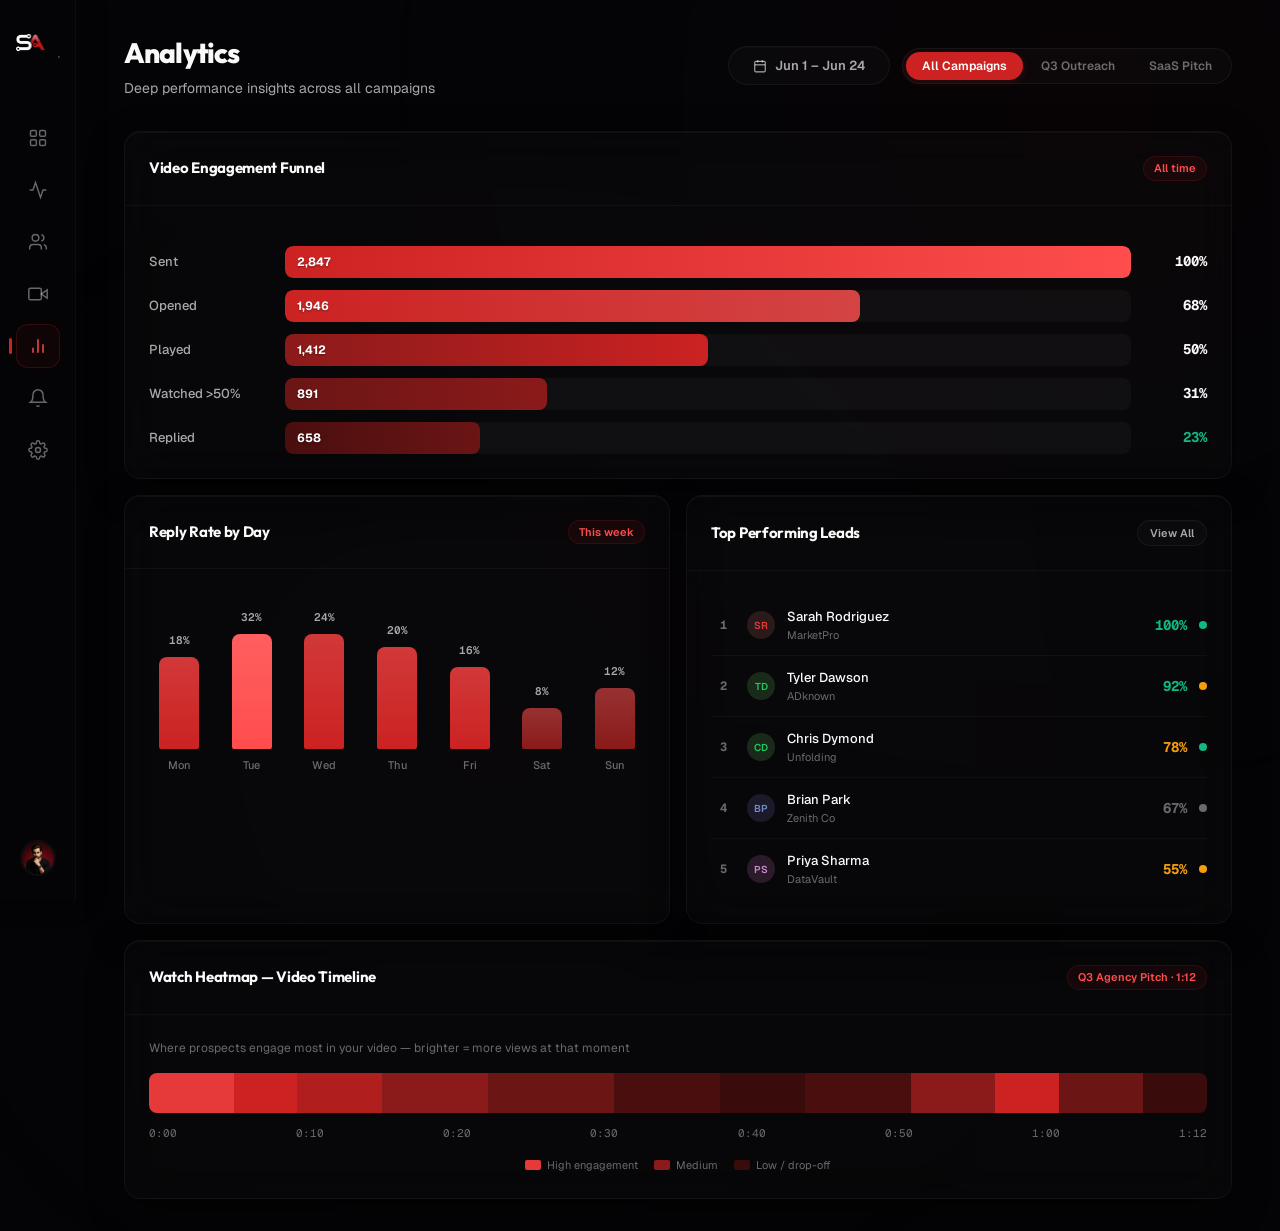
==== commit 3019b845: "feat: complete watch page redesign (Option A), default Calendly URL update, email feature removal, l" ====
--- a/dashboard/analytics.html
+++ b/dashboard/analytics.html
@@ -209,9 +209,6 @@
                 <a href="campaigns.html" class="nav-item" title="Campaigns"><svg viewBox="0 0 24 24" fill="none" stroke="currentColor"><path d="M22 12h-4l-3 9L9 3l-3 9H2"/></svg></a>
                 <a href="leads.html" class="nav-item" title="Leads"><svg viewBox="0 0 24 24" fill="none" stroke="currentColor"><path d="M16 21v-2a4 4 0 0 0-4-4H6a4 4 0 0 0-4 4v2"/><circle cx="9" cy="7" r="4"/><path d="M22 21v-2a4 4 0 0 0-3-3.87"/><path d="M16 3.13a4 4 0 0 1 0 7.75"/></svg></a>
                 <a href="videos.html" class="nav-item" title="Videos"><svg viewBox="0 0 24 24" fill="none" stroke="currentColor"><polygon points="23 7 16 12 23 17 23 7"/><rect x="1" y="5" width="15" height="14" rx="2" ry="2"/></svg></a>
-                <a href="email.html" class="nav-item" title="Email Outreach">
-                    <svg viewBox="0 0 24 24" fill="none" stroke="currentColor"><path d="M4 4h16c1.1 0 2 .9 2 2v12c0 1.1-.9 2-2 2H4c-1.1 0-2-.9-2-2V6c0-1.1.9-2 2-2z"/><polyline points="22,6 12,13 2,6"/></svg>
-                </a>
                 <a href="analytics.html" class="nav-item active" title="Analytics"><svg viewBox="0 0 24 24" fill="none" stroke="currentColor"><line x1="18" y1="20" x2="18" y2="10"/><line x1="12" y1="20" x2="12" y2="4"/><line x1="6" y1="20" x2="6" y2="14"/></svg></a>
                 <a href="engagement.html" class="nav-item" title="Engagement"><svg viewBox="0 0 24 24" fill="none" stroke="currentColor"><path d="M18 8A6 6 0 0 0 6 8c0 7-3 9-3 9h18s-3-2-3-9"/><path d="M13.73 21a2 2 0 0 1-3.46 0"/></svg></a>
                 <a href="#" class="nav-item" title="Settings"><svg viewBox="0 0 24 24" fill="none" stroke="currentColor"><circle cx="12" cy="12" r="3"/><path d="M19.4 15a1.65 1.65 0 0 0 .33 1.82l.06.06a2 2 0 0 1-2.83 2.83l-.06-.06a1.65 1.65 0 0 0-1.82-.33 1.65 1.65 0 0 0-1 1.51V21a2 2 0 0 1-4 0v-.09A1.65 1.65 0 0 0 9 19.4a1.65 1.65 0 0 0-1.82.33l-.06.06a2 2 0 0 1-2.83-2.83l.06-.06A1.65 1.65 0 0 0 4.68 15a1.65 1.65 0 0 0-1.51-1H3a2 2 0 0 1 0-4h.09A1.65 1.65 0 0 0 4.6 9a1.65 1.65 0 0 0-.33-1.82l-.06-.06a2 2 0 0 1 2.83-2.83l.06.06A1.65 1.65 0 0 0 9 4.68a1.65 1.65 0 0 0 1-1.51V3a2 2 0 0 1 4 0v.09a1.65 1.65 0 0 0 1 1.51 1.65 1.65 0 0 0 1.82-.33l.06-.06a2 2 0 0 1 2.83 2.83l-.06.06A1.65 1.65 0 0 0 19.4 9a1.65 1.65 0 0 0 1.51 1H21a2 2 0 0 1 0 4h-.09a1.65 1.65 0 0 0-1.51 1z"/></svg></a>
@@ -230,10 +227,10 @@
                         <svg viewBox="0 0 24 24" fill="none" stroke="currentColor" width="14" height="14" stroke-width="2"><rect x="3" y="4" width="18" height="18" rx="2"/><line x1="16" y1="2" x2="16" y2="6"/><line x1="8" y1="2" x2="8" y2="6"/><line x1="3" y1="10" x2="21" y2="10"/></svg>
                         Jun 1 – Jun 24
                     </button>
-                    <div class="tab-nav">
-                        <button class="tab-item active">All Campaigns</button>
-                        <button class="tab-item">Q3 Outreach</button>
-                        <button class="tab-item">SaaS Pitch</button>
+                    <div class="tab-nav" id="analytics-tabs">
+                        <button class="tab-item active" data-campaign="all">All Campaigns</button>
+                        <button class="tab-item" data-campaign="q3">Q3 Outreach</button>
+                        <button class="tab-item" data-campaign="saas">SaaS Pitch</button>
                     </div>
                 </div>
             </div>
@@ -533,6 +530,28 @@
             }
         }
         
+        // Tabs filter listener (with smooth simulated transition)
+        document.querySelectorAll('#analytics-tabs .tab-item').forEach(tab => {
+            tab.addEventListener('click', (e) => {
+                document.querySelectorAll('#analytics-tabs .tab-item').forEach(btn => btn.classList.remove('active'));
+                e.target.classList.add('active');
+                
+                // Add CSS fade transition class
+                const cards = document.querySelectorAll('.analytics-grid .card');
+                cards.forEach(c => {
+                    c.style.opacity = '0.4';
+                    c.style.transition = 'opacity 300ms ease';
+                });
+                
+                setTimeout(() => {
+                    updateAnalytics();
+                    cards.forEach(c => {
+                        c.style.opacity = '1';
+                    });
+                }, 300);
+            });
+        });
+
         updateAnalytics();
         setInterval(updateAnalytics, 5000);
     </script>
